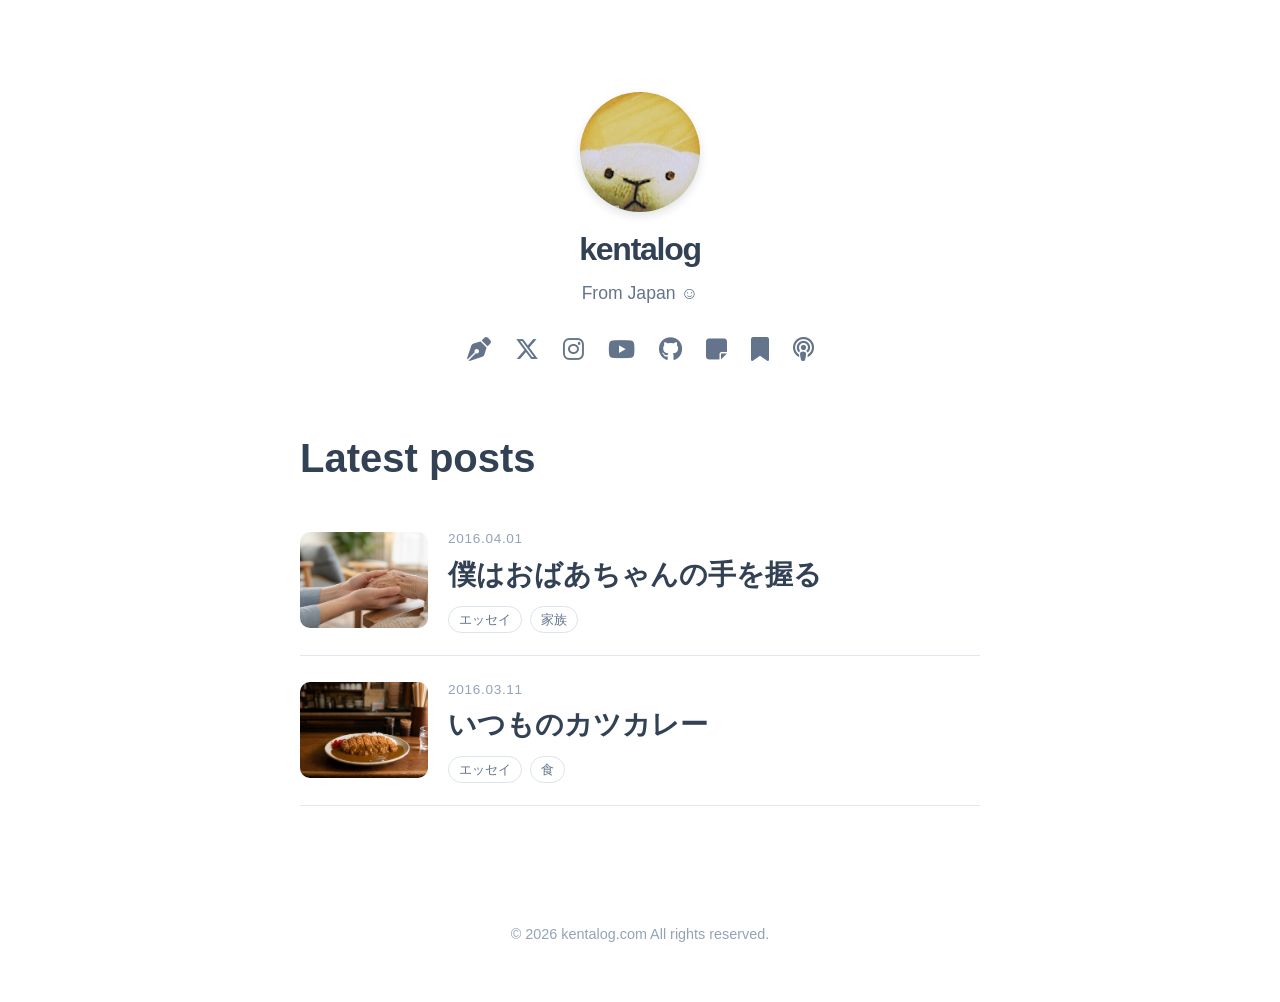
==== docs/index.html @ ce5cce40 "Use pen nib blog icon" ====
<!doctype html><html lang=ja><head><meta name=generator content="Hugo 0.164.0"><meta charset=utf-8><meta name=viewport content="width=device-width,initial-scale=1"><meta name=description content="AI × Creative"><title>kentalog blog</title><link rel=stylesheet href=./css/site.css><link rel=stylesheet href=https://cdnjs.cloudflare.com/ajax/libs/font-awesome/6.6.0/css/all.min.css></head><body><header class=profile-header><a href=./ class=profile-image-link aria-label="kentalog blog home"><img src=./images/kentalog-profile.jpg alt=kentalog class=profile-image>
</a><a href=./ class=profile-name>kentalog</a><p class=profile-bio>From Japan ☺︎</p><nav class=social-icons aria-label="SNS links"><a href=https://blog.kentalog.com aria-label=Blog><i class="fa-solid fa-pen-nib"></i></a>
<a href=https://twitter.com/kentalog aria-label=X target=_blank rel="noopener noreferrer"><i class="fa-brands fa-x-twitter"></i></a>
<a href=https://instagram.com/kentalog aria-label=Instagram target=_blank rel="noopener noreferrer"><i class="fa-brands fa-instagram"></i></a>
<a href=https://youtube.com/@kentalog aria-label=YouTube target=_blank rel="noopener noreferrer"><i class="fa-brands fa-youtube"></i></a>
<a href=https://github.com/kentalog aria-label=GitHub target=_blank rel="noopener noreferrer"><i class="fa-brands fa-github"></i></a>
<a href=https://note.com/kentalog aria-label=note target=_blank rel="noopener noreferrer"><i class="fa-solid fa-note-sticky"></i></a>
<a href=https://substack.com/@kentalog aria-label=Substack target=_blank rel="noopener noreferrer"><i class="fa-solid fa-bookmark"></i></a>
<a href="https://open.spotify.com/show/7KEjKjl03z8xk7B0f0gGoq?si=31a61154522c401c" aria-label=Podcast target=_blank rel="noopener noreferrer"><i class="fa-solid fa-podcast"></i></a></nav></header><main><section class=post-list><h1>Latest posts</h1><article class=post-card><a class=post-thumbnail href=./><img src=./images/boku-wa-obachan-no-te-o-nigiru-eyecatch.png alt="kentalog blog"></a><div class=post-card-content><p class=date>2016.04.01</p><h2><a href=./posts/boku-wa-obachan-no-te-o-nigiru/>僕はおばあちゃんの手を握る</a></h2><div class=tags><a class=tag href=./tags/%E3%82%A8%E3%83%83%E3%82%BB%E3%82%A4/>エッセイ</a><a class=tag href=./tags/%E5%AE%B6%E6%97%8F/>家族</a></div></div></article><article class=post-card><a class=post-thumbnail href=./><img src=./images/itsumo-no-katsu-curry-eyecatch.png alt="kentalog blog"></a><div class=post-card-content><p class=date>2016.03.11</p><h2><a href=./posts/itsumo-no-katsu-curry/>いつものカツカレー</a></h2><div class=tags><a class=tag href=./tags/%E3%82%A8%E3%83%83%E3%82%BB%E3%82%A4/>エッセイ</a><a class=tag href=./tags/%E9%A3%9F/>食</a></div></div></article></section></main><footer>© 2026 kentalog.com All rights reserved.</footer></body></html>
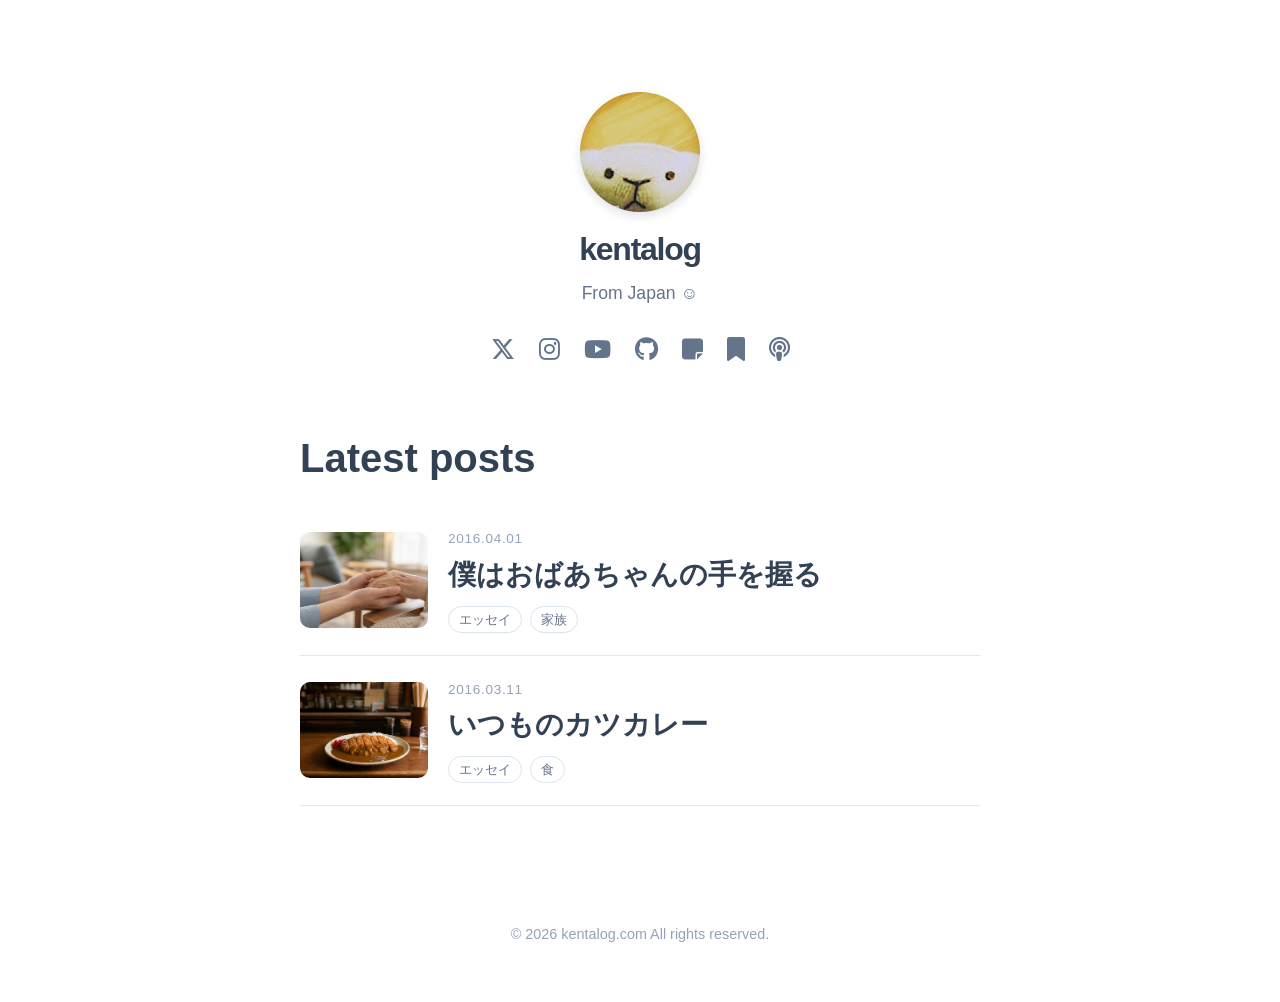
==== commit 31a2271e: "Show social links on mobile" ====
--- a/docs/index.html
+++ b/docs/index.html
@@ -1,9 +1,8 @@
-<!doctype html><html lang=ja><head><meta name=generator content="Hugo 0.164.0"><meta charset=utf-8><meta name=viewport content="width=device-width,initial-scale=1"><meta name=description content="AI × Creative"><title>kentalog blog</title><link rel=stylesheet href=./css/site.css><link rel=stylesheet href=https://cdnjs.cloudflare.com/ajax/libs/font-awesome/6.6.0/css/all.min.css></head><body><header class=profile-header><a href=./ class=profile-image-link aria-label="kentalog blog home"><img src=./images/kentalog-profile.jpg alt=kentalog class=profile-image>
-</a><a href=./ class=profile-name>kentalog</a><p class=profile-bio>From Japan ☺︎</p><nav class=social-icons aria-label="SNS links"><a href=https://blog.kentalog.com aria-label=Blog><i class="fa-solid fa-pen-nib"></i></a>
-<a href=https://twitter.com/kentalog aria-label=X target=_blank rel="noopener noreferrer"><i class="fa-brands fa-x-twitter"></i></a>
+<!doctype html><html lang=ja><head><meta name=generator content="Hugo 0.164.0"><meta charset=utf-8><meta name=viewport content="width=device-width,initial-scale=1"><meta name=description content="AI × Creative"><title>kentalog blog</title><link rel=stylesheet href=./css/site.css><link rel=stylesheet href=https://cdnjs.cloudflare.com/ajax/libs/font-awesome/6.6.0/css/all.min.css></head><body><header class=profile-header><a href=https://kentalog.com class=profile-image-link aria-label="kentalog home"><img src=./images/kentalog-profile.jpg alt=kentalog class=profile-image>
+</a><a href=https://kentalog.com class=profile-name>kentalog</a><p class=profile-bio>From Japan ☺︎</p><nav class=social-icons aria-label="SNS links"><a href=https://twitter.com/kentalog aria-label=X target=_blank rel="noopener noreferrer"><i class="fa-brands fa-x-twitter"></i></a>
 <a href=https://instagram.com/kentalog aria-label=Instagram target=_blank rel="noopener noreferrer"><i class="fa-brands fa-instagram"></i></a>
 <a href=https://youtube.com/@kentalog aria-label=YouTube target=_blank rel="noopener noreferrer"><i class="fa-brands fa-youtube"></i></a>
 <a href=https://github.com/kentalog aria-label=GitHub target=_blank rel="noopener noreferrer"><i class="fa-brands fa-github"></i></a>
 <a href=https://note.com/kentalog aria-label=note target=_blank rel="noopener noreferrer"><i class="fa-solid fa-note-sticky"></i></a>
 <a href=https://substack.com/@kentalog aria-label=Substack target=_blank rel="noopener noreferrer"><i class="fa-solid fa-bookmark"></i></a>
-<a href="https://open.spotify.com/show/7KEjKjl03z8xk7B0f0gGoq?si=31a61154522c401c" aria-label=Podcast target=_blank rel="noopener noreferrer"><i class="fa-solid fa-podcast"></i></a></nav></header><main><section class=post-list><h1>Latest posts</h1><article class=post-card><a class=post-thumbnail href=./><img src=./images/boku-wa-obachan-no-te-o-nigiru-eyecatch.png alt="kentalog blog"></a><div class=post-card-content><p class=date>2016.04.01</p><h2><a href=./posts/boku-wa-obachan-no-te-o-nigiru/>僕はおばあちゃんの手を握る</a></h2><div class=tags><a class=tag href=./tags/%E3%82%A8%E3%83%83%E3%82%BB%E3%82%A4/>エッセイ</a><a class=tag href=./tags/%E5%AE%B6%E6%97%8F/>家族</a></div></div></article><article class=post-card><a class=post-thumbnail href=./><img src=./images/itsumo-no-katsu-curry-eyecatch.png alt="kentalog blog"></a><div class=post-card-content><p class=date>2016.03.11</p><h2><a href=./posts/itsumo-no-katsu-curry/>いつものカツカレー</a></h2><div class=tags><a class=tag href=./tags/%E3%82%A8%E3%83%83%E3%82%BB%E3%82%A4/>エッセイ</a><a class=tag href=./tags/%E9%A3%9F/>食</a></div></div></article></section></main><footer>© 2026 kentalog.com All rights reserved.</footer></body></html>+<a href="https://open.spotify.com/show/7KEjKjl03z8xk7B0f0gGoq?si=31a61154522c401c" aria-label=Podcast target=_blank rel="noopener noreferrer"><i class="fa-solid fa-podcast"></i></a></nav></header><main><section class=post-list><h1>Latest posts</h1><article class=post-card><a class=post-thumbnail href=./posts/boku-wa-obachan-no-te-o-nigiru/><img src=./images/boku-wa-obachan-no-te-o-nigiru-eyecatch.png alt=僕はおばあちゃんの手を握る></a><div class=post-card-content><p class=date>2016.04.01</p><h2><a href=./posts/boku-wa-obachan-no-te-o-nigiru/>僕はおばあちゃんの手を握る</a></h2><div class=tags><a class=tag href=./tags/%E3%82%A8%E3%83%83%E3%82%BB%E3%82%A4/>エッセイ</a><a class=tag href=./tags/%E5%AE%B6%E6%97%8F/>家族</a></div></div></article><article class=post-card><a class=post-thumbnail href=./posts/itsumo-no-katsu-curry/><img src=./images/itsumo-no-katsu-curry-eyecatch.png alt=いつものカツカレー></a><div class=post-card-content><p class=date>2016.03.11</p><h2><a href=./posts/itsumo-no-katsu-curry/>いつものカツカレー</a></h2><div class=tags><a class=tag href=./tags/%E3%82%A8%E3%83%83%E3%82%BB%E3%82%A4/>エッセイ</a><a class=tag href=./tags/%E9%A3%9F/>食</a></div></div></article></section></main><footer>© 2026 kentalog.com All rights reserved.</footer></body></html>
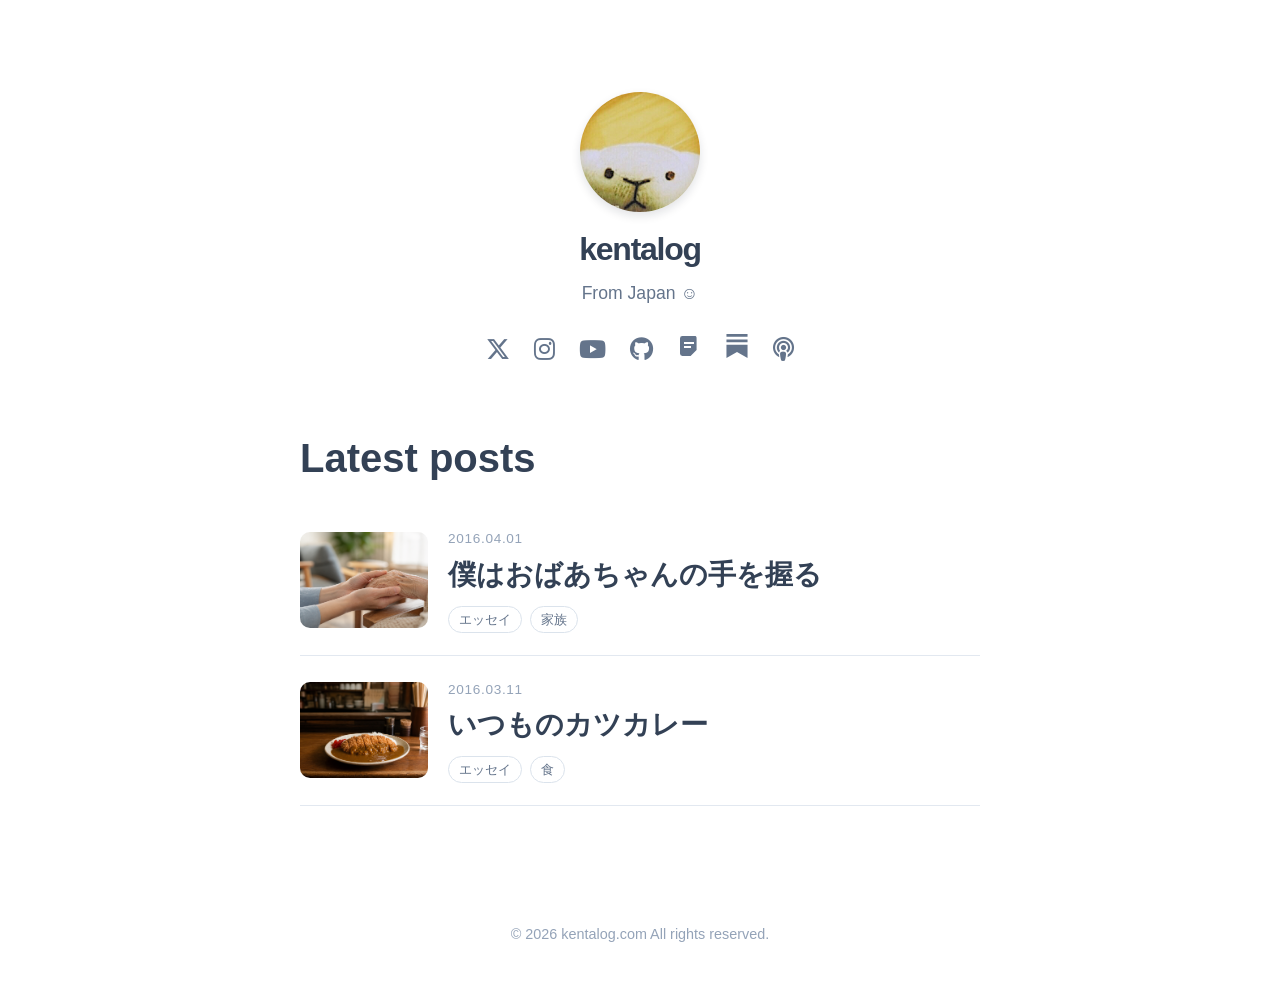
==== commit 3f485921: "Use compatible social icon classes" ====
--- a/docs/index.html
+++ b/docs/index.html
@@ -1,8 +1,8 @@
 <!doctype html><html lang=ja><head><meta name=generator content="Hugo 0.164.0"><meta charset=utf-8><meta name=viewport content="width=device-width,initial-scale=1"><meta name=description content="AI × Creative"><title>kentalog blog</title><link rel=stylesheet href=./css/site.css><link rel=stylesheet href=https://cdnjs.cloudflare.com/ajax/libs/font-awesome/6.6.0/css/all.min.css></head><body><header class=profile-header><a href=https://kentalog.com class=profile-image-link aria-label="kentalog home"><img src=./images/kentalog-profile.jpg alt=kentalog class=profile-image>
-</a><a href=https://kentalog.com class=profile-name>kentalog</a><p class=profile-bio>From Japan ☺︎</p><nav class=social-icons aria-label="SNS links"><a href=https://twitter.com/kentalog aria-label=X target=_blank rel="noopener noreferrer"><i class="fa-brands fa-x-twitter"></i></a>
-<a href=https://instagram.com/kentalog aria-label=Instagram target=_blank rel="noopener noreferrer"><i class="fa-brands fa-instagram"></i></a>
-<a href=https://youtube.com/@kentalog aria-label=YouTube target=_blank rel="noopener noreferrer"><i class="fa-brands fa-youtube"></i></a>
-<a href=https://github.com/kentalog aria-label=GitHub target=_blank rel="noopener noreferrer"><i class="fa-brands fa-github"></i></a>
-<a href=https://note.com/kentalog aria-label=note target=_blank rel="noopener noreferrer"><i class="fa-solid fa-note-sticky"></i></a>
-<a href=https://substack.com/@kentalog aria-label=Substack target=_blank rel="noopener noreferrer"><i class="fa-solid fa-bookmark"></i></a>
-<a href="https://open.spotify.com/show/7KEjKjl03z8xk7B0f0gGoq?si=31a61154522c401c" aria-label=Podcast target=_blank rel="noopener noreferrer"><i class="fa-solid fa-podcast"></i></a></nav></header><main><section class=post-list><h1>Latest posts</h1><article class=post-card><a class=post-thumbnail href=./posts/boku-wa-obachan-no-te-o-nigiru/><img src=./images/boku-wa-obachan-no-te-o-nigiru-eyecatch.png alt=僕はおばあちゃんの手を握る></a><div class=post-card-content><p class=date>2016.04.01</p><h2><a href=./posts/boku-wa-obachan-no-te-o-nigiru/>僕はおばあちゃんの手を握る</a></h2><div class=tags><a class=tag href=./tags/%E3%82%A8%E3%83%83%E3%82%BB%E3%82%A4/>エッセイ</a><a class=tag href=./tags/%E5%AE%B6%E6%97%8F/>家族</a></div></div></article><article class=post-card><a class=post-thumbnail href=./posts/itsumo-no-katsu-curry/><img src=./images/itsumo-no-katsu-curry-eyecatch.png alt=いつものカツカレー></a><div class=post-card-content><p class=date>2016.03.11</p><h2><a href=./posts/itsumo-no-katsu-curry/>いつものカツカレー</a></h2><div class=tags><a class=tag href=./tags/%E3%82%A8%E3%83%83%E3%82%BB%E3%82%A4/>エッセイ</a><a class=tag href=./tags/%E9%A3%9F/>食</a></div></div></article></section></main><footer>© 2026 kentalog.com All rights reserved.</footer></body></html>+</a><a href=https://kentalog.com class=profile-name>kentalog</a><p class=profile-bio>From Japan ☺︎</p><nav class=social-icons aria-label="SNS links"><a href=https://twitter.com/kentalog aria-label=X target=_blank rel="noopener noreferrer"><i class="fab fa-x-twitter"></i></a>
+<a href=https://instagram.com/kentalog aria-label=Instagram target=_blank rel="noopener noreferrer"><i class="fab fa-instagram"></i></a>
+<a href=https://youtube.com/@kentalog aria-label=YouTube target=_blank rel="noopener noreferrer"><i class="fab fa-youtube"></i></a>
+<a href=https://github.com/kentalog aria-label=GitHub target=_blank rel="noopener noreferrer"><i class="fab fa-github"></i></a>
+<a href=https://note.com/kentalog aria-label=note target=_blank rel="noopener noreferrer"><svg viewBox="0 0 24 24" fill="currentColor" width="1em" height="1em"><path d="M18.586 2H5.414A2.414 2.414.0 003 4.414v15.172A2.414 2.414.0 005.414 22h8.172l6-6V4.414A2.414 2.414.0 0018.586 2zM7 8h10v2H7zm0 4h7v2H7z"/></svg></a>
+<a href=https://substack.com/@kentalog aria-label=Substack target=_blank rel="noopener noreferrer"><svg viewBox="0 0 24 24" fill="currentColor" width="1em" height="1em"><path d="M22.539 8.242H1.46V5.406h21.08v2.836zM1.46 10.812V24L12 18.11 22.54 24V10.812H1.46zM22.54.0H1.46v2.836h21.08V0z"/></svg></a>
+<a href="https://open.spotify.com/show/7KEjKjl03z8xk7B0f0gGoq?si=31a61154522c401c" aria-label=Podcast target=_blank rel="noopener noreferrer"><i class="fas fa-podcast"></i></a></nav></header><main><section class=post-list><h1>Latest posts</h1><article class=post-card><a class=post-thumbnail href=./posts/boku-wa-obachan-no-te-o-nigiru/><img src=./images/boku-wa-obachan-no-te-o-nigiru-eyecatch.png alt=僕はおばあちゃんの手を握る></a><div class=post-card-content><p class=date>2016.04.01</p><h2><a href=./posts/boku-wa-obachan-no-te-o-nigiru/>僕はおばあちゃんの手を握る</a></h2><div class=tags><a class=tag href=./tags/%E3%82%A8%E3%83%83%E3%82%BB%E3%82%A4/>エッセイ</a><a class=tag href=./tags/%E5%AE%B6%E6%97%8F/>家族</a></div></div></article><article class=post-card><a class=post-thumbnail href=./posts/itsumo-no-katsu-curry/><img src=./images/itsumo-no-katsu-curry-eyecatch.png alt=いつものカツカレー></a><div class=post-card-content><p class=date>2016.03.11</p><h2><a href=./posts/itsumo-no-katsu-curry/>いつものカツカレー</a></h2><div class=tags><a class=tag href=./tags/%E3%82%A8%E3%83%83%E3%82%BB%E3%82%A4/>エッセイ</a><a class=tag href=./tags/%E9%A3%9F/>食</a></div></div></article></section></main><footer>© 2026 kentalog.com All rights reserved.</footer></body></html>
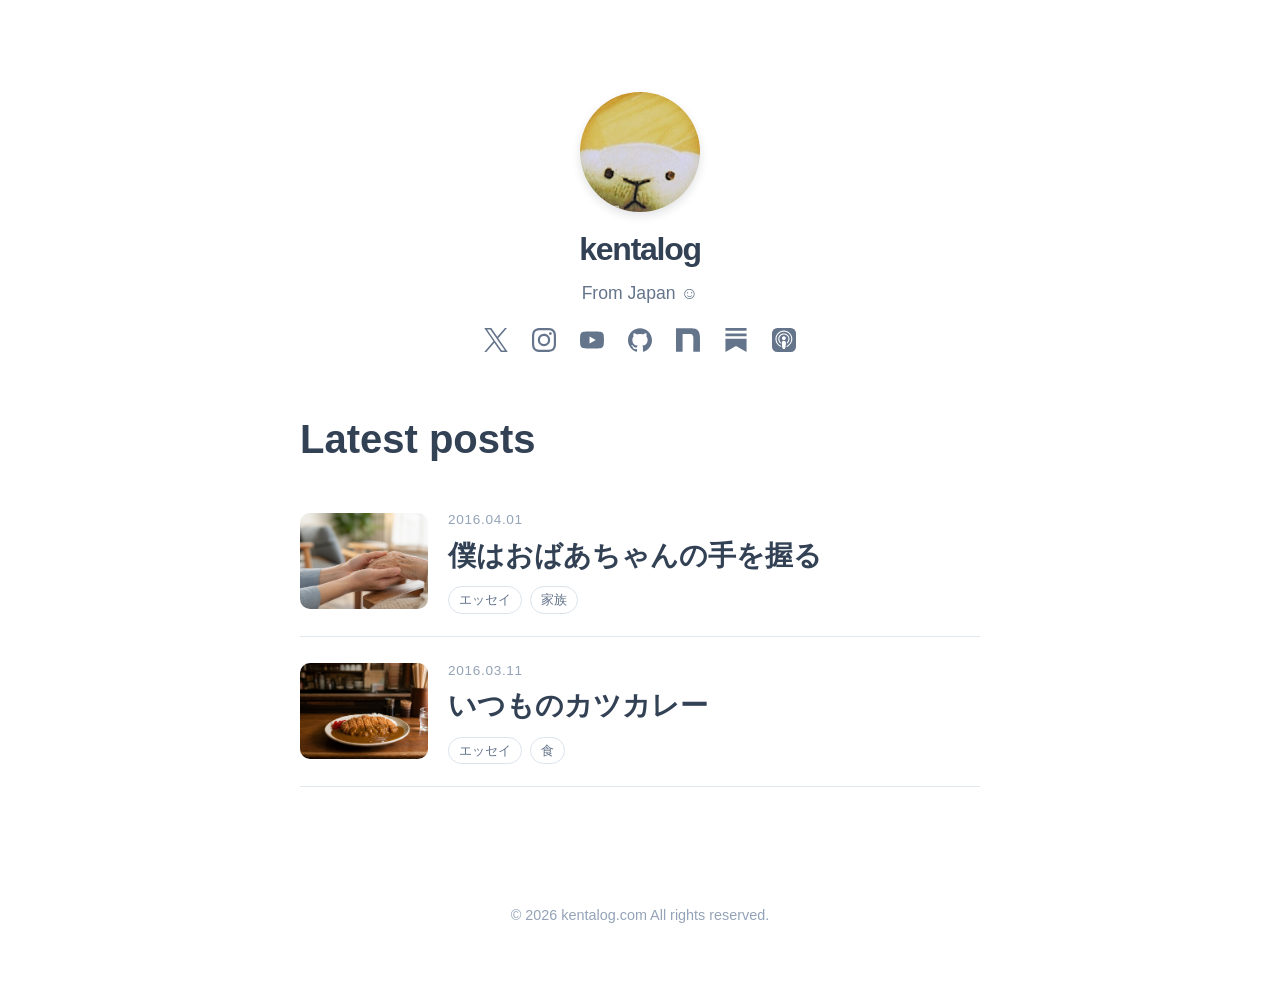
==== commit 38a36aa4: "Bundle social icons locally" ====
--- a/docs/index.html
+++ b/docs/index.html
@@ -1,8 +1,8 @@
-<!doctype html><html lang=ja><head><meta name=generator content="Hugo 0.164.0"><meta charset=utf-8><meta name=viewport content="width=device-width,initial-scale=1"><meta name=description content="AI × Creative"><title>kentalog blog</title><link rel=stylesheet href=./css/site.css><link rel=stylesheet href=https://cdnjs.cloudflare.com/ajax/libs/font-awesome/6.6.0/css/all.min.css></head><body><header class=profile-header><a href=https://kentalog.com class=profile-image-link aria-label="kentalog home"><img src=./images/kentalog-profile.jpg alt=kentalog class=profile-image>
-</a><a href=https://kentalog.com class=profile-name>kentalog</a><p class=profile-bio>From Japan ☺︎</p><nav class=social-icons aria-label="SNS links"><a href=https://twitter.com/kentalog aria-label=X target=_blank rel="noopener noreferrer"><i class="fab fa-x-twitter"></i></a>
-<a href=https://instagram.com/kentalog aria-label=Instagram target=_blank rel="noopener noreferrer"><i class="fab fa-instagram"></i></a>
-<a href=https://youtube.com/@kentalog aria-label=YouTube target=_blank rel="noopener noreferrer"><i class="fab fa-youtube"></i></a>
-<a href=https://github.com/kentalog aria-label=GitHub target=_blank rel="noopener noreferrer"><i class="fab fa-github"></i></a>
-<a href=https://note.com/kentalog aria-label=note target=_blank rel="noopener noreferrer"><svg viewBox="0 0 24 24" fill="currentColor" width="1em" height="1em"><path d="M18.586 2H5.414A2.414 2.414.0 003 4.414v15.172A2.414 2.414.0 005.414 22h8.172l6-6V4.414A2.414 2.414.0 0018.586 2zM7 8h10v2H7zm0 4h7v2H7z"/></svg></a>
-<a href=https://substack.com/@kentalog aria-label=Substack target=_blank rel="noopener noreferrer"><svg viewBox="0 0 24 24" fill="currentColor" width="1em" height="1em"><path d="M22.539 8.242H1.46V5.406h21.08v2.836zM1.46 10.812V24L12 18.11 22.54 24V10.812H1.46zM22.54.0H1.46v2.836h21.08V0z"/></svg></a>
-<a href="https://open.spotify.com/show/7KEjKjl03z8xk7B0f0gGoq?si=31a61154522c401c" aria-label=Podcast target=_blank rel="noopener noreferrer"><i class="fas fa-podcast"></i></a></nav></header><main><section class=post-list><h1>Latest posts</h1><article class=post-card><a class=post-thumbnail href=./posts/boku-wa-obachan-no-te-o-nigiru/><img src=./images/boku-wa-obachan-no-te-o-nigiru-eyecatch.png alt=僕はおばあちゃんの手を握る></a><div class=post-card-content><p class=date>2016.04.01</p><h2><a href=./posts/boku-wa-obachan-no-te-o-nigiru/>僕はおばあちゃんの手を握る</a></h2><div class=tags><a class=tag href=./tags/%E3%82%A8%E3%83%83%E3%82%BB%E3%82%A4/>エッセイ</a><a class=tag href=./tags/%E5%AE%B6%E6%97%8F/>家族</a></div></div></article><article class=post-card><a class=post-thumbnail href=./posts/itsumo-no-katsu-curry/><img src=./images/itsumo-no-katsu-curry-eyecatch.png alt=いつものカツカレー></a><div class=post-card-content><p class=date>2016.03.11</p><h2><a href=./posts/itsumo-no-katsu-curry/>いつものカツカレー</a></h2><div class=tags><a class=tag href=./tags/%E3%82%A8%E3%83%83%E3%82%BB%E3%82%A4/>エッセイ</a><a class=tag href=./tags/%E9%A3%9F/>食</a></div></div></article></section></main><footer>© 2026 kentalog.com All rights reserved.</footer></body></html>+<!doctype html><html lang=ja><head><meta name=generator content="Hugo 0.164.0"><meta charset=utf-8><meta name=viewport content="width=device-width,initial-scale=1"><meta name=description content="AI × Creative"><title>kentalog blog</title><link rel=stylesheet href=./css/site.css></head><body><header class=profile-header><a href=https://kentalog.com class=profile-image-link aria-label="kentalog home"><img src=./images/kentalog-profile.jpg alt=kentalog class=profile-image>
+</a><a href=https://kentalog.com class=profile-name>kentalog</a><p class=profile-bio>From Japan ☺︎</p><nav class=social-icons aria-label="SNS links"><a href=https://twitter.com/kentalog aria-label=X target=_blank rel="noopener noreferrer"><img src=./icons/x.svg alt></a>
+<a href=https://instagram.com/kentalog aria-label=Instagram target=_blank rel="noopener noreferrer"><img src=./icons/instagram.svg alt></a>
+<a href=https://youtube.com/@kentalog aria-label=YouTube target=_blank rel="noopener noreferrer"><img src=./icons/youtube.svg alt></a>
+<a href=https://github.com/kentalog aria-label=GitHub target=_blank rel="noopener noreferrer"><img src=./icons/github.svg alt></a>
+<a href=https://note.com/kentalog aria-label=note target=_blank rel="noopener noreferrer"><img src=./icons/note.svg alt></a>
+<a href=https://substack.com/@kentalog aria-label=Substack target=_blank rel="noopener noreferrer"><img src=./icons/substack.svg alt></a>
+<a href="https://open.spotify.com/show/7KEjKjl03z8xk7B0f0gGoq?si=31a61154522c401c" aria-label=Podcast target=_blank rel="noopener noreferrer"><img src=./icons/podcast.svg alt></a></nav></header><main><section class=post-list><h1>Latest posts</h1><article class=post-card><a class=post-thumbnail href=./posts/boku-wa-obachan-no-te-o-nigiru/><img src=./images/boku-wa-obachan-no-te-o-nigiru-eyecatch.png alt=僕はおばあちゃんの手を握る></a><div class=post-card-content><p class=date>2016.04.01</p><h2><a href=./posts/boku-wa-obachan-no-te-o-nigiru/>僕はおばあちゃんの手を握る</a></h2><div class=tags><a class=tag href=./tags/%E3%82%A8%E3%83%83%E3%82%BB%E3%82%A4/>エッセイ</a><a class=tag href=./tags/%E5%AE%B6%E6%97%8F/>家族</a></div></div></article><article class=post-card><a class=post-thumbnail href=./posts/itsumo-no-katsu-curry/><img src=./images/itsumo-no-katsu-curry-eyecatch.png alt=いつものカツカレー></a><div class=post-card-content><p class=date>2016.03.11</p><h2><a href=./posts/itsumo-no-katsu-curry/>いつものカツカレー</a></h2><div class=tags><a class=tag href=./tags/%E3%82%A8%E3%83%83%E3%82%BB%E3%82%A4/>エッセイ</a><a class=tag href=./tags/%E9%A3%9F/>食</a></div></div></article></section></main><footer>© 2026 kentalog.com All rights reserved.</footer></body></html>
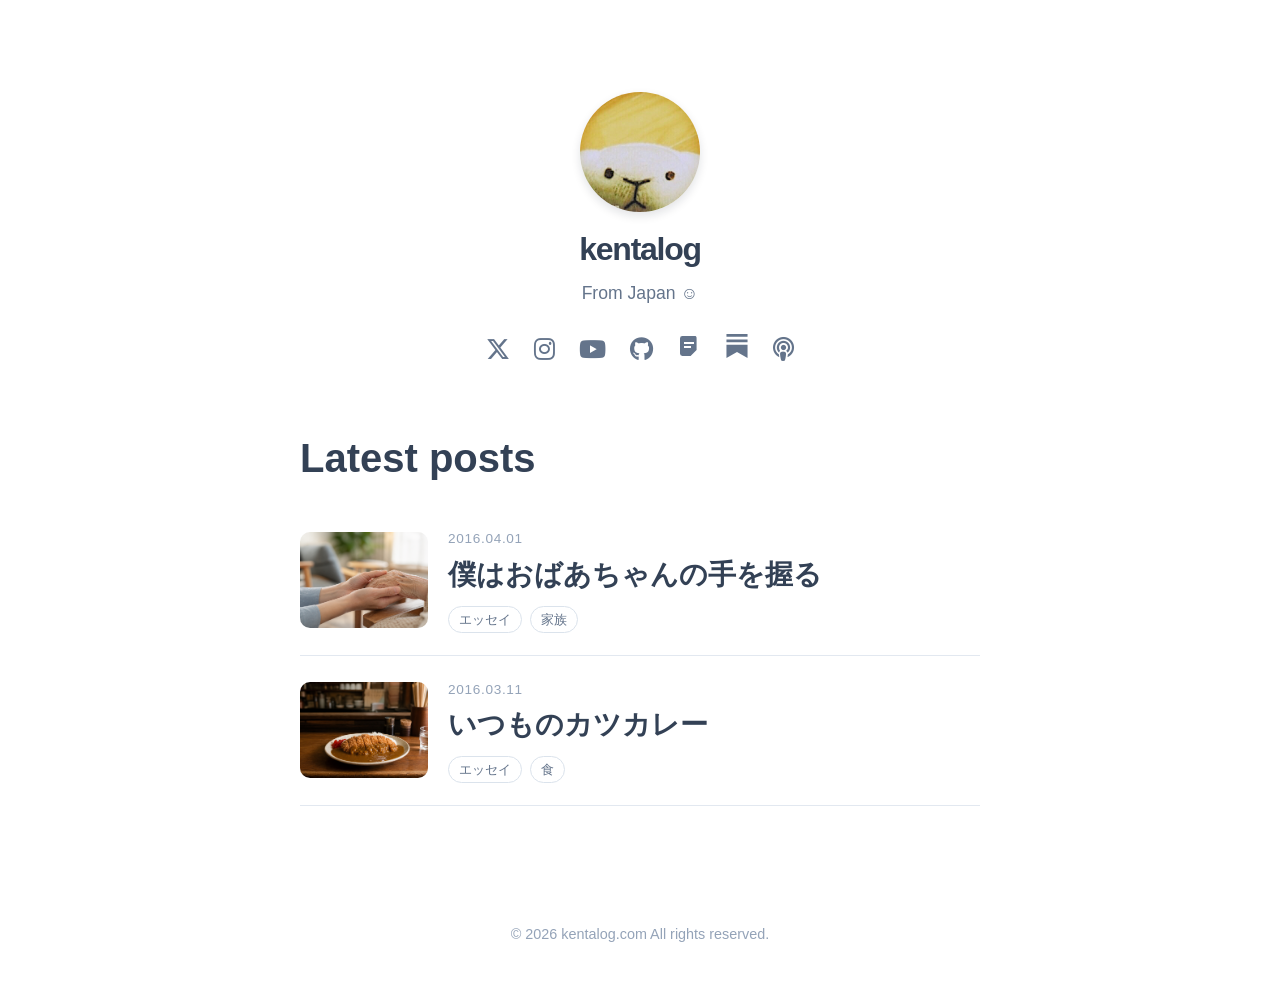
==== commit ab277a2c: "Revert "Bundle social icons locally" This reverts commit 38a36aa408c4eb6b2ca3abbee04aaf5f0f6ea7be." ====
--- a/docs/index.html
+++ b/docs/index.html
@@ -1,8 +1,8 @@
-<!doctype html><html lang=ja><head><meta name=generator content="Hugo 0.164.0"><meta charset=utf-8><meta name=viewport content="width=device-width,initial-scale=1"><meta name=description content="AI × Creative"><title>kentalog blog</title><link rel=stylesheet href=./css/site.css></head><body><header class=profile-header><a href=https://kentalog.com class=profile-image-link aria-label="kentalog home"><img src=./images/kentalog-profile.jpg alt=kentalog class=profile-image>
-</a><a href=https://kentalog.com class=profile-name>kentalog</a><p class=profile-bio>From Japan ☺︎</p><nav class=social-icons aria-label="SNS links"><a href=https://twitter.com/kentalog aria-label=X target=_blank rel="noopener noreferrer"><img src=./icons/x.svg alt></a>
-<a href=https://instagram.com/kentalog aria-label=Instagram target=_blank rel="noopener noreferrer"><img src=./icons/instagram.svg alt></a>
-<a href=https://youtube.com/@kentalog aria-label=YouTube target=_blank rel="noopener noreferrer"><img src=./icons/youtube.svg alt></a>
-<a href=https://github.com/kentalog aria-label=GitHub target=_blank rel="noopener noreferrer"><img src=./icons/github.svg alt></a>
-<a href=https://note.com/kentalog aria-label=note target=_blank rel="noopener noreferrer"><img src=./icons/note.svg alt></a>
-<a href=https://substack.com/@kentalog aria-label=Substack target=_blank rel="noopener noreferrer"><img src=./icons/substack.svg alt></a>
-<a href="https://open.spotify.com/show/7KEjKjl03z8xk7B0f0gGoq?si=31a61154522c401c" aria-label=Podcast target=_blank rel="noopener noreferrer"><img src=./icons/podcast.svg alt></a></nav></header><main><section class=post-list><h1>Latest posts</h1><article class=post-card><a class=post-thumbnail href=./posts/boku-wa-obachan-no-te-o-nigiru/><img src=./images/boku-wa-obachan-no-te-o-nigiru-eyecatch.png alt=僕はおばあちゃんの手を握る></a><div class=post-card-content><p class=date>2016.04.01</p><h2><a href=./posts/boku-wa-obachan-no-te-o-nigiru/>僕はおばあちゃんの手を握る</a></h2><div class=tags><a class=tag href=./tags/%E3%82%A8%E3%83%83%E3%82%BB%E3%82%A4/>エッセイ</a><a class=tag href=./tags/%E5%AE%B6%E6%97%8F/>家族</a></div></div></article><article class=post-card><a class=post-thumbnail href=./posts/itsumo-no-katsu-curry/><img src=./images/itsumo-no-katsu-curry-eyecatch.png alt=いつものカツカレー></a><div class=post-card-content><p class=date>2016.03.11</p><h2><a href=./posts/itsumo-no-katsu-curry/>いつものカツカレー</a></h2><div class=tags><a class=tag href=./tags/%E3%82%A8%E3%83%83%E3%82%BB%E3%82%A4/>エッセイ</a><a class=tag href=./tags/%E9%A3%9F/>食</a></div></div></article></section></main><footer>© 2026 kentalog.com All rights reserved.</footer></body></html>+<!doctype html><html lang=ja><head><meta name=generator content="Hugo 0.164.0"><meta charset=utf-8><meta name=viewport content="width=device-width,initial-scale=1"><meta name=description content="AI × Creative"><title>kentalog blog</title><link rel=stylesheet href=./css/site.css><link rel=stylesheet href=https://cdnjs.cloudflare.com/ajax/libs/font-awesome/6.6.0/css/all.min.css></head><body><header class=profile-header><a href=https://kentalog.com class=profile-image-link aria-label="kentalog home"><img src=./images/kentalog-profile.jpg alt=kentalog class=profile-image>
+</a><a href=https://kentalog.com class=profile-name>kentalog</a><p class=profile-bio>From Japan ☺︎</p><nav class=social-icons aria-label="SNS links"><a href=https://twitter.com/kentalog aria-label=X target=_blank rel="noopener noreferrer"><i class="fab fa-x-twitter"></i></a>
+<a href=https://instagram.com/kentalog aria-label=Instagram target=_blank rel="noopener noreferrer"><i class="fab fa-instagram"></i></a>
+<a href=https://youtube.com/@kentalog aria-label=YouTube target=_blank rel="noopener noreferrer"><i class="fab fa-youtube"></i></a>
+<a href=https://github.com/kentalog aria-label=GitHub target=_blank rel="noopener noreferrer"><i class="fab fa-github"></i></a>
+<a href=https://note.com/kentalog aria-label=note target=_blank rel="noopener noreferrer"><svg viewBox="0 0 24 24" fill="currentColor" width="1em" height="1em"><path d="M18.586 2H5.414A2.414 2.414.0 003 4.414v15.172A2.414 2.414.0 005.414 22h8.172l6-6V4.414A2.414 2.414.0 0018.586 2zM7 8h10v2H7zm0 4h7v2H7z"/></svg></a>
+<a href=https://substack.com/@kentalog aria-label=Substack target=_blank rel="noopener noreferrer"><svg viewBox="0 0 24 24" fill="currentColor" width="1em" height="1em"><path d="M22.539 8.242H1.46V5.406h21.08v2.836zM1.46 10.812V24L12 18.11 22.54 24V10.812H1.46zM22.54.0H1.46v2.836h21.08V0z"/></svg></a>
+<a href="https://open.spotify.com/show/7KEjKjl03z8xk7B0f0gGoq?si=31a61154522c401c" aria-label=Podcast target=_blank rel="noopener noreferrer"><i class="fas fa-podcast"></i></a></nav></header><main><section class=post-list><h1>Latest posts</h1><article class=post-card><a class=post-thumbnail href=./posts/boku-wa-obachan-no-te-o-nigiru/><img src=./images/boku-wa-obachan-no-te-o-nigiru-eyecatch.png alt=僕はおばあちゃんの手を握る></a><div class=post-card-content><p class=date>2016.04.01</p><h2><a href=./posts/boku-wa-obachan-no-te-o-nigiru/>僕はおばあちゃんの手を握る</a></h2><div class=tags><a class=tag href=./tags/%E3%82%A8%E3%83%83%E3%82%BB%E3%82%A4/>エッセイ</a><a class=tag href=./tags/%E5%AE%B6%E6%97%8F/>家族</a></div></div></article><article class=post-card><a class=post-thumbnail href=./posts/itsumo-no-katsu-curry/><img src=./images/itsumo-no-katsu-curry-eyecatch.png alt=いつものカツカレー></a><div class=post-card-content><p class=date>2016.03.11</p><h2><a href=./posts/itsumo-no-katsu-curry/>いつものカツカレー</a></h2><div class=tags><a class=tag href=./tags/%E3%82%A8%E3%83%83%E3%82%BB%E3%82%A4/>エッセイ</a><a class=tag href=./tags/%E9%A3%9F/>食</a></div></div></article></section></main><footer>© 2026 kentalog.com All rights reserved.</footer></body></html>
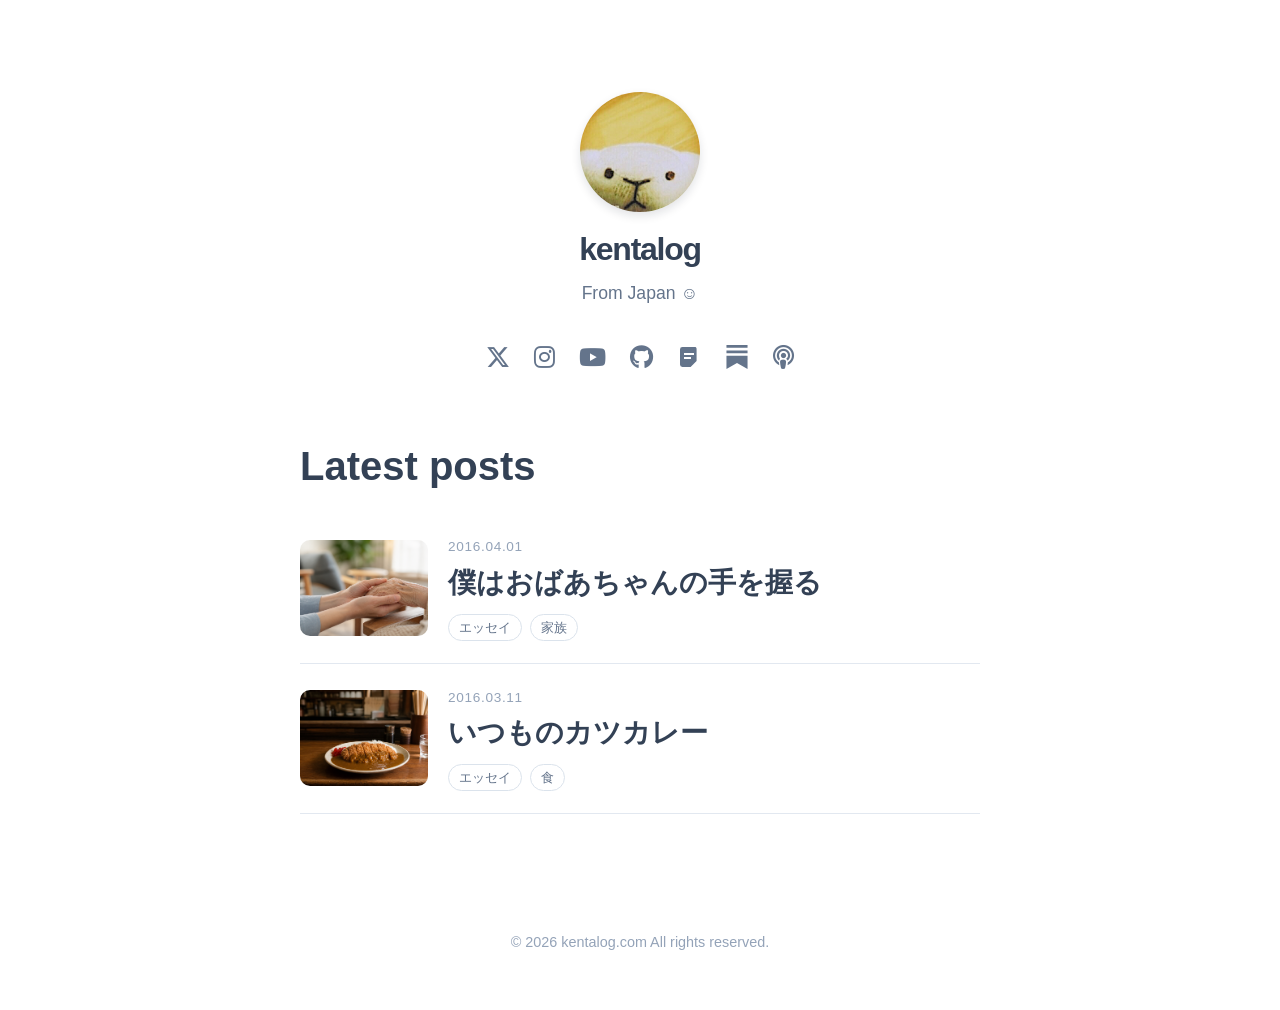
==== commit 2e59b51f: "Match social icons with home site" ====
--- a/docs/index.html
+++ b/docs/index.html
@@ -1,8 +1,43 @@
-<!doctype html><html lang=ja><head><meta name=generator content="Hugo 0.164.0"><meta charset=utf-8><meta name=viewport content="width=device-width,initial-scale=1"><meta name=description content="AI × Creative"><title>kentalog blog</title><link rel=stylesheet href=./css/site.css><link rel=stylesheet href=https://cdnjs.cloudflare.com/ajax/libs/font-awesome/6.6.0/css/all.min.css></head><body><header class=profile-header><a href=https://kentalog.com class=profile-image-link aria-label="kentalog home"><img src=./images/kentalog-profile.jpg alt=kentalog class=profile-image>
-</a><a href=https://kentalog.com class=profile-name>kentalog</a><p class=profile-bio>From Japan ☺︎</p><nav class=social-icons aria-label="SNS links"><a href=https://twitter.com/kentalog aria-label=X target=_blank rel="noopener noreferrer"><i class="fab fa-x-twitter"></i></a>
-<a href=https://instagram.com/kentalog aria-label=Instagram target=_blank rel="noopener noreferrer"><i class="fab fa-instagram"></i></a>
-<a href=https://youtube.com/@kentalog aria-label=YouTube target=_blank rel="noopener noreferrer"><i class="fab fa-youtube"></i></a>
-<a href=https://github.com/kentalog aria-label=GitHub target=_blank rel="noopener noreferrer"><i class="fab fa-github"></i></a>
-<a href=https://note.com/kentalog aria-label=note target=_blank rel="noopener noreferrer"><svg viewBox="0 0 24 24" fill="currentColor" width="1em" height="1em"><path d="M18.586 2H5.414A2.414 2.414.0 003 4.414v15.172A2.414 2.414.0 005.414 22h8.172l6-6V4.414A2.414 2.414.0 0018.586 2zM7 8h10v2H7zm0 4h7v2H7z"/></svg></a>
-<a href=https://substack.com/@kentalog aria-label=Substack target=_blank rel="noopener noreferrer"><svg viewBox="0 0 24 24" fill="currentColor" width="1em" height="1em"><path d="M22.539 8.242H1.46V5.406h21.08v2.836zM1.46 10.812V24L12 18.11 22.54 24V10.812H1.46zM22.54.0H1.46v2.836h21.08V0z"/></svg></a>
-<a href="https://open.spotify.com/show/7KEjKjl03z8xk7B0f0gGoq?si=31a61154522c401c" aria-label=Podcast target=_blank rel="noopener noreferrer"><i class="fas fa-podcast"></i></a></nav></header><main><section class=post-list><h1>Latest posts</h1><article class=post-card><a class=post-thumbnail href=./posts/boku-wa-obachan-no-te-o-nigiru/><img src=./images/boku-wa-obachan-no-te-o-nigiru-eyecatch.png alt=僕はおばあちゃんの手を握る></a><div class=post-card-content><p class=date>2016.04.01</p><h2><a href=./posts/boku-wa-obachan-no-te-o-nigiru/>僕はおばあちゃんの手を握る</a></h2><div class=tags><a class=tag href=./tags/%E3%82%A8%E3%83%83%E3%82%BB%E3%82%A4/>エッセイ</a><a class=tag href=./tags/%E5%AE%B6%E6%97%8F/>家族</a></div></div></article><article class=post-card><a class=post-thumbnail href=./posts/itsumo-no-katsu-curry/><img src=./images/itsumo-no-katsu-curry-eyecatch.png alt=いつものカツカレー></a><div class=post-card-content><p class=date>2016.03.11</p><h2><a href=./posts/itsumo-no-katsu-curry/>いつものカツカレー</a></h2><div class=tags><a class=tag href=./tags/%E3%82%A8%E3%83%83%E3%82%BB%E3%82%A4/>エッセイ</a><a class=tag href=./tags/%E9%A3%9F/>食</a></div></div></article></section></main><footer>© 2026 kentalog.com All rights reserved.</footer></body></html>+<!doctype html>
+<html lang="ja">
+  <head>
+	<meta name="generator" content="Hugo 0.164.0">
+    <meta charset="utf-8">
+    <meta name="viewport" content="width=device-width, initial-scale=1">
+    <meta name="description" content="AI × Creative">
+    <title>kentalog blog</title>
+    <link rel="stylesheet" href="./css/site.css">
+    <link rel="stylesheet" href="https://cdnjs.cloudflare.com/ajax/libs/font-awesome/6.6.0/css/all.min.css">
+  </head>
+  <body>
+    <header class="profile-header">
+      <a href="https://kentalog.com" class="profile-image-link" aria-label="kentalog home">
+        <img src="./images/kentalog-profile.jpg" alt="kentalog" class="profile-image">
+      </a>
+      <a href="https://kentalog.com" class="profile-name">kentalog</a>
+      <p class="profile-bio">From Japan ☺︎</p>
+      <nav class="social-icons" aria-label="SNS links">
+        <a href="https://twitter.com/kentalog" aria-label="X" target="_blank" rel="noopener noreferrer"><i class="fab fa-x-twitter"></i></a>
+        <a href="https://instagram.com/kentalog" aria-label="Instagram" target="_blank" rel="noopener noreferrer"><i class="fab fa-instagram"></i></a>
+        <a href="https://youtube.com/@kentalog" aria-label="YouTube" target="_blank" rel="noopener noreferrer"><i class="fab fa-youtube"></i></a>
+        <a href="https://github.com/kentalog" aria-label="GitHub" target="_blank" rel="noopener noreferrer"><i class="fab fa-github"></i></a>
+        <a href="https://note.com/kentalog" aria-label="note" target="_blank" rel="noopener noreferrer"><svg xmlns="http://www.w3.org/2000/svg" viewBox="0 0 24 24" fill="currentColor" width="1em" height="1em" style="vertical-align:-0.125em"><path d="M18.586 2H5.414A2.414 2.414 0 0 0 3 4.414v15.172A2.414 2.414 0 0 0 5.414 22h8.172l6-6V4.414A2.414 2.414 0 0 0 18.586 2zM7 8h10v2H7zm0 4h7v2H7z"/></svg></a>
+        <a href="https://substack.com/@kentalog" aria-label="Substack" target="_blank" rel="noopener noreferrer"><svg xmlns="http://www.w3.org/2000/svg" viewBox="0 0 24 24" fill="currentColor" width="1em" height="1em" style="vertical-align:-0.125em"><path d="M22.539 8.242H1.46V5.406h21.08v2.836zM1.46 10.812V24L12 18.11 22.54 24V10.812H1.46zM22.54 0H1.46v2.836h21.08V0z"/></svg></a>
+        <a href="https://open.spotify.com/show/7KEjKjl03z8xk7B0f0gGoq?si=31a61154522c401c" aria-label="Podcast" target="_blank" rel="noopener noreferrer"><i class="fas fa-podcast"></i></a>
+      </nav>
+      
+    </header>
+    <main>
+<section class="post-list">
+  <h1>Latest posts</h1>
+  
+  
+  <article class="post-card"><a class="post-thumbnail" href="./posts/boku-wa-obachan-no-te-o-nigiru/"><img src="./images/boku-wa-obachan-no-te-o-nigiru-eyecatch.png" alt="僕はおばあちゃんの手を握る"></a><div class="post-card-content"><p class="date">2016.04.01</p><h2><a href="./posts/boku-wa-obachan-no-te-o-nigiru/">僕はおばあちゃんの手を握る</a></h2><div class="tags"><a class="tag" href="./tags/%E3%82%A8%E3%83%83%E3%82%BB%E3%82%A4/">エッセイ</a><a class="tag" href="./tags/%E5%AE%B6%E6%97%8F/">家族</a></div></div></article>
+  
+  <article class="post-card"><a class="post-thumbnail" href="./posts/itsumo-no-katsu-curry/"><img src="./images/itsumo-no-katsu-curry-eyecatch.png" alt="いつものカツカレー"></a><div class="post-card-content"><p class="date">2016.03.11</p><h2><a href="./posts/itsumo-no-katsu-curry/">いつものカツカレー</a></h2><div class="tags"><a class="tag" href="./tags/%E3%82%A8%E3%83%83%E3%82%BB%E3%82%A4/">エッセイ</a><a class="tag" href="./tags/%E9%A3%9F/">食</a></div></div></article>
+  
+</section>
+</main>
+    <footer>© 2026 kentalog.com All rights reserved.</footer>
+  </body>
+</html>
--- a/docs/css/site.css
+++ b/docs/css/site.css
@@ -0,0 +1,12 @@
+:root { color: #334155; background: #fff; font-family: Inter, -apple-system, BlinkMacSystemFont, "Hiragino Sans", sans-serif; line-height: 1.8; }
+* { box-sizing: border-box; } body { margin: 0; padding: 0 24px; } a { color: inherit; }
+.profile-header { display: flex; flex-direction: column; align-items: center; padding: clamp(48px, 8vw, 92px) 0 42px; text-align: center; }
+.profile-image-link { display: block; width: 120px; height: 120px; margin-bottom: 18px; }.profile-image { width: 100%; height: 100%; border-radius: 50%; object-fit: cover; box-shadow: 0 4px 10px rgb(15 23 42 / 12%); }
+.profile-name { color: #334155; font-size: 2rem; font-weight: 700; letter-spacing: -.04em; line-height: 1.2; text-decoration: none; }.profile-bio { margin: 10px 0 18px; color: #64748b; font-size: 1.1rem; }
+.social-icons { display: flex; gap: 1.5rem; margin-top: .5rem; }.social-icons a { color: #64748b; font-size: 1.5rem; transition: color .3s, transform .3s; }.social-icons a:hover { color: #38bdf8; transform: translateY(-3px); }.blog-home { margin-top: 22px; color: #64748b; font-size: .9rem; text-decoration: none; }.blog-home:hover { color: #334155; text-decoration: underline; }
+main { width: min(100%, 680px); margin: 0 auto; padding: 18px 0 86px; } h1, h2 { color: #334155; line-height: 1.35; } h1 { font-size: clamp(1.75rem, 4vw, 2.5rem); } h2 { font-size: clamp(1.3rem, 2.4vw, 1.75rem); }
+.page-header { padding-bottom: 24px; border-bottom: 1px solid #e2e8f0; }.post-list h1 { margin: 0 0 20px; font-weight: 600; }.post-card { display: grid; grid-template-columns: 128px minmax(0, 1fr); gap: 20px; align-items: center; padding: 22px 0; border-bottom: 1px solid #e2e8f0; }.post-thumbnail { display: block; aspect-ratio: 4 / 3; overflow: hidden; border-radius: 10px; }.post-thumbnail img { display: block; width: 100%; height: 100%; object-fit: cover; transition: transform .25s ease; }.post-thumbnail:hover img { transform: scale(1.04); }.post-card h2 { margin: 4px 0 12px; font-weight: 600; }.post-card h2 a { text-decoration: none; }.post-card h2 a:hover { text-decoration: underline; }.date { margin: 0; color: #94a3b8; font-size: .85rem; letter-spacing: .05em; }
+.tags { display: flex; flex-wrap: wrap; gap: 8px; }.tag { display: inline-flex; align-items: center; padding: 3px 10px; border: 1px solid #dbe3ec; border-radius: 999px; color: #64748b; font-size: .8rem; line-height: 1.5; text-decoration: none; transition: background-color .2s ease, border-color .2s ease, color .2s ease; }.tag:hover { border-color: #94a3b8; background: #f8fafc; color: #334155; }
+.article { width: 100%; margin: 0 auto; color: #475569; font-family: "Hiragino Sans", "Yu Gothic", YuGothic, -apple-system, BlinkMacSystemFont, sans-serif; font-size: clamp(1.05rem, 1vw + .75rem, 1.18rem); line-height: 2.15; letter-spacing: .025em; line-break: strict; overflow-wrap: break-word; }.article h1 { margin: 6px 0 12px; font-weight: 600; }.article .tags { margin: 0 0 34px; }.eyecatch { margin: 0 0 38px; }.eyecatch img { display: block; width: 100%; height: auto; border-radius: 14px; }.article h2 { margin: 2.5em 0 1em; line-height: 1.55; font-weight: 600; }.article p { margin: 0 0 1.65em; white-space: pre-wrap; }.article li { margin-bottom: .55em; }
+footer { width: min(100%, 680px); margin: 0 auto; padding: 30px 0 54px; color: #94a3b8; font-size: .9rem; text-align: center; }
+@media (max-width: 600px) { body { padding: 0 18px; }.profile-header { padding-top: 48px; }.profile-image-link { width: 96px; height: 96px; }.profile-name { font-size: 1.7rem; } main { padding-top: 4px; }.post-card { grid-template-columns: 100px minmax(0, 1fr); gap: 14px; }.post-card h2 { font-size: 1.16rem; }.article { font-size: 1.03rem; line-height: 2.05; } }
